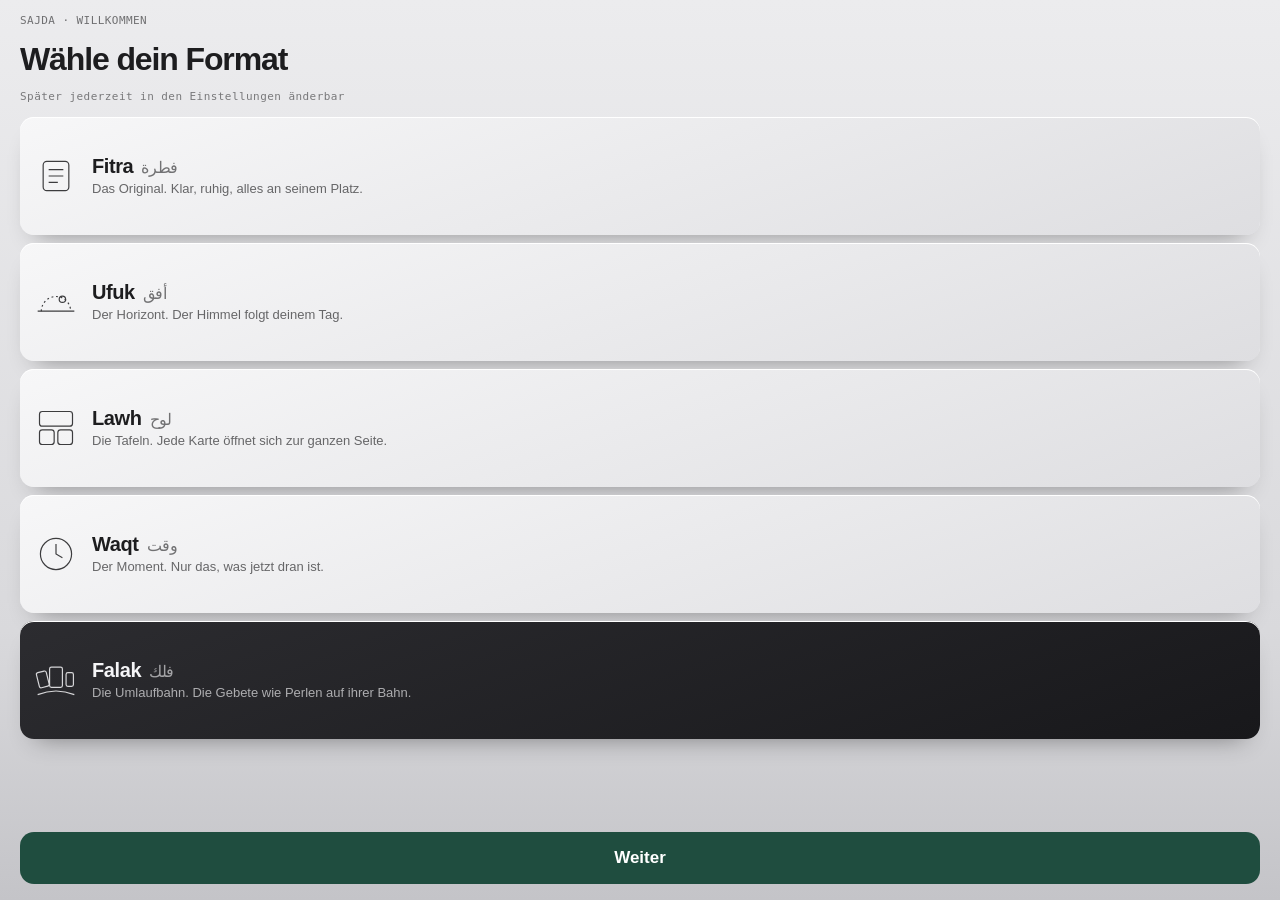
==== web/entwurf/index.html @ 6307b92f "Kaza-Zähler, Format-Entwürfe (Ufuk, Lawh, Waqt, Falak) mit Format-Auswahl und Erinnerungstönen - Kaz" ====
<!doctype html><html lang="de"><head><meta charset="utf-8"><meta name="viewport" content="width=device-width,initial-scale=1,viewport-fit=cover"><title>Format wählen · Sajda</title><link rel="stylesheet" href="basis.css">
<style>
body{background:linear-gradient(180deg,#ececee,#d9d9dc 70%,#c4c4c8);color:#1d1d1f}
.screen{gap:10px}
.mono{font-family:ui-monospace,'SF Mono',Menlo,monospace;font-size:11px;letter-spacing:.04em;opacity:.6}
h1{margin:4px 0 2px;font-size:32px;letter-spacing:-.035em}
.liste{flex:1;display:flex;flex-direction:column;gap:8px;min-height:0}
.format{flex:1 1 0;max-height:118px;transition:flex .7s var(--spring),max-height .7s var(--spring),background .4s,color .4s;border-radius:14px;text-align:left;background:linear-gradient(160deg,#f7f7f8,#dedee1);box-shadow:0 14px 24px -16px rgb(0 0 0/45%),inset 0 1px 0 #fff;overflow:hidden;padding:0;
 opacity:0;transform:translateY(18px);animation:rein .7s var(--spring) forwards;transition:background .4s,color .4s}
.format:nth-child(2){animation-delay:.05s}.format:nth-child(3){animation-delay:.1s}.format:nth-child(4){animation-delay:.15s}.format:nth-child(5){animation-delay:.2s}
@keyframes rein{to{opacity:1;transform:none}}
.format[aria-pressed=true]{background:linear-gradient(160deg,#2c2c30,#18181b);color:#f5f5f7}
.schiene{display:flex;width:200%;height:100%;transition:transform .75s var(--spring)}
.format.zeigt .schiene{transform:translateX(-50%)}
.seite{width:50%;height:100%;display:flex;align-items:center;gap:14px;padding:12px 14px}
.seite>svg{width:44px;height:44px;flex:none;fill:none;stroke:currentColor;stroke-width:1.3;opacity:.85}
.seite span{flex:1;min-width:0}
.seite b{font-size:20px;letter-spacing:-.02em;display:flex;align-items:baseline;gap:8px}
.seite b i{font-style:normal;font-size:16px;font-weight:400;opacity:.6}
.seite em{display:block;font-style:normal;font-size:13px;opacity:.65;margin-top:2px;line-height:1.35}
.weiter{padding:16px;border-radius:14px;background:#1f4d3f;color:#fff;font-weight:650;font-size:17px}
/* Mini-Handy mit kleinem Film */
.handy{position:relative;width:50px;height:min(92px,calc(100% - 4px));flex:none;border-radius:11px;overflow:hidden;box-shadow:0 0 0 2.5px #0d0d0f,0 8px 16px -6px rgb(0 0 0/50%);background:#f6f3ea}
.handy *{position:absolute;box-sizing:border-box}
.laeuft .handy *{animation-play-state:running!important}
.handy *{animation-play-state:paused!important;animation-fill-mode:both!important}
.film{margin-left:2px}
.film small{display:block;font-family:ui-monospace,'SF Mono',Menlo,monospace;font-size:10px;opacity:.6;letter-spacing:.04em}
.balken{position:absolute;left:0;bottom:0;height:2px;background:currentColor;opacity:.5;width:0}
.laeuft .balken{animation:fortschritt 3.6s linear forwards}
@keyframes fortschritt{to{width:100%}}
/* Fitra */
.fi .z{width:12px;height:10px;border-radius:2px;background:#fff;border:.5px solid #cbd3c7;animation:auf .4s var(--spring)}
.fi .z.an{background:#204f40}
.fi .r{left:5px;right:5px;height:9px;border-radius:3px;background:#fffcf5;border:.5px solid #cbd3c7;animation:auf .5s var(--spring)}
@keyframes auf{from{opacity:0;transform:translateY(5px)}}
.fi .lese{inset:0;background:#f6f3ea;animation:lesen 3.6s cubic-bezier(.2,.8,.2,1)}
@keyframes lesen{0%,58%{transform:translateX(100%)}66%,100%{transform:none}}
.fi .lese i{left:5px;height:6px;border-radius:2px;background:#183c33}
.fi .lese i:nth-child(1){top:22px;width:38px}.fi .lese i:nth-child(2){top:32px;width:30px}.fi .lese i:nth-child(3){top:42px;width:34px;opacity:.35}
/* Ufuk */
.uf{background:linear-gradient(180deg,#1d2b4f,#5b6fa6 25%,#8cc3ea 45%,#e6f0f2 60%,#f4b98a 78%,#232c52);background-size:100% 500%}
.laeuft .uf{animation:himmel 3.6s ease-in-out both}
@keyframes himmel{from{background-position:0 0}to{background-position:0 100%}}
.uf .s{width:8px;height:8px;border-radius:50%;background:#ffc94d;box-shadow:0 0 6px #ffd27a;animation:bogen 3.6s ease-in-out}
@keyframes bogen{0%{left:4px;top:34px}25%{left:12px;top:16px}50%{left:21px;top:10px}75%{left:30px;top:16px}100%{left:38px;top:34px}}
.uf .zahl{left:10px;right:10px;top:50px;height:7px;border-radius:3px;background:rgb(255 255 255/70%)}
.uf .k{left:6px;right:6px;bottom:8px;height:11px;border-radius:5px;background:rgb(255 255 255/35%)}
/* Lawh */
.la{background:#f6f3ea}
.la .t{border-radius:4px;background:#fffdf8;box-shadow:0 1px 3px rgb(0 0 0/15%)}
.la .t.g{background:#2b3a5c;animation:wachsen 3.6s var(--spring)}
@keyframes wachsen{0%,25%{left:5px;top:8px;width:40px;height:22px;border-radius:4px}45%,75%{left:0;top:0;width:50px;height:92px;border-radius:0}100%{left:5px;top:8px;width:40px;height:22px;border-radius:4px}}
/* Waqt */
.wa{background:#f3f3f1}
.wa .fl{left:0;right:0;bottom:0;background:#e0e0dd;border-top:.5px solid rgb(0 0 0/15%);animation:flut 3.6s ease-in-out}
@keyframes flut{from{height:22%}to{height:62%}}
.wa .zz{left:9px;right:9px;top:34px;height:14px;border-radius:2px;border:1.2px solid #161617;border-left:0;border-right:0;animation:tick 1.2s steps(1) infinite}
@keyframes tick{50%{opacity:.6}}
.wa .wo{left:12px;right:12px;top:53px;height:3px;border-radius:2px;background:#161617;opacity:.35}
.wa .rg{left:13px;top:60px;width:24px;height:24px;border-radius:50%;border:1.5px solid #1f4d3f;opacity:0;animation:halten 3.6s}
@keyframes halten{0%,52%{opacity:0;transform:scale(.4)}60%,78%{opacity:1;transform:none}82%,100%{opacity:0}}
.wa .bl{inset:0;background:#1f4d3f;opacity:0;animation:blende 3.6s}
@keyframes blende{0%,78%{opacity:0}84%,92%{opacity:1}100%{opacity:0}}
/* Falak */
.fa{background:linear-gradient(180deg,#ececee 0 60%,#a9a9ad 60.5%,#6d6d72)}
.fa .bahn{left:-22px;top:20px;width:94px;height:94px;border-radius:50%;border:.8px solid rgb(0 0 0/22%);clip-path:inset(0 0 72% 0)}
.fa .pe{width:9px;height:9px;margin:-4.5px 0 0 -4.5px;border-radius:50%;background:#b9b9bd;box-shadow:0 2px 3px rgb(0 0 0/30%);animation:3.6s cubic-bezier(.3,1.3,.4,1) both}
.fa .pe.g{background:#1f4d3f}
.fa .r{background:transparent;box-shadow:inset 0 0 0 1px #6d6d72}
@keyframes p1{0%,35%{left:7px;top:31px}65%,100%{left:2px;top:38px;opacity:0}}
@keyframes p2{0%,35%{left:15px;top:24px}65%,100%{left:7px;top:31px}}
@keyframes p3{0%,35%{left:25px;top:21px;transform:scale(1.9);background:#1f4d3f}65%,100%{left:15px;top:24px;transform:none;background:#b9b9bd}}
@keyframes p4{0%,35%{left:35px;top:24px;background:transparent}65%,100%{left:25px;top:21px;transform:scale(1.9);background:#1f4d3f;box-shadow:0 2px 4px rgb(0 0 0/35%)}}
@keyframes p5{0%,35%{left:43px;top:31px}65%,100%{left:35px;top:24px}}
.fa .p{left:20px;top:42px;width:10px;height:10px;border-radius:50%;background:#1f4d3f;box-shadow:0 0 0 2px rgb(255 255 255/75%);animation:knopf 3.6s}
@keyframes knopf{0%,40%{transform:none}50%{transform:scale(.6)}62%{transform:scale(1.2)}72%,100%{transform:none}}
.fa .t1{left:9px;right:9px;top:58px;height:4px;border-radius:2px;background:#1d1d1f;opacity:.75}
.fa .t2{left:15px;right:15px;top:65px;height:2px;border-radius:2px;background:#1d1d1f;opacity:.3}
.fa .sg{left:6px;right:6px;top:70px;height:6px;border-radius:2px;background:rgb(0 0 0/10%)}
.fa .sg::after{content:'';position:absolute;right:1px;top:1px;bottom:1px;width:48%;border-radius:2px;background:#fff}
.fa .k{bottom:4px;height:9px;border-radius:2px;background:rgb(255 255 255/25%)}
</style></head><body>
<div class="screen">
 <span class="mono">SAJDA · WILLKOMMEN</span>
 <h1>Wähle dein Format</h1>
 <span class="mono" style="opacity:.55;margin-bottom:4px">Später jederzeit in den Einstellungen änderbar</span>
 <div class="liste" id="liste"></div>
 <button class="weiter press" id="weiter">Weiter</button>
</div>
<script src="basis.js"></script>
<script>
document.querySelector('.wahl')?.remove();document.querySelector('.regler')?.remove();
const ARAB={Fitra:'فطرة',Ufuk:'أفق',Lawh:'لوح',Waqt:'وقت',Falak:'فلك'};
const BILD={Fitra:'<rect x="10" y="8" width="28" height="32" rx="4"/><path d="M16 17h16M16 24h16M16 31h10"/>',Ufuk:'<path d="M4 34h40"/><path d="M8 34a16 16 0 0 1 32 0" stroke-dasharray="2 3"/><circle cx="31" cy="21" r="3.5"/>',
 Lawh:'<rect x="6" y="6" width="36" height="16" rx="3"/><rect x="6" y="26" width="16" height="16" rx="3"/><rect x="26" y="26" width="16" height="16" rx="3"/>',Waqt:'<circle cx="24" cy="24" r="17"/><path d="M24 13v11l7 4"/>',
 Falak:'<rect x="17" y="10" width="14" height="22" rx="2"/><rect x="4" y="15" width="11" height="17" rx="2" transform="rotate(-14 9 23)"/><rect x="35" y="16" width="8" height="15" rx="2"/><path d="M4 40q20-8 40 0"/>'};
// kleine Filme: was man in dem Format ungefähr sieht
const z=(l,t,an,d)=>'<i class="z'+(an?' an':'')+'" style="left:'+l+'px;top:'+t+'px;animation-delay:'+d+'s"></i>';
const FILM={
 Fitra:['fi',z(5,7,0,.1)+z(19,7,0,.2)+z(33,7,0,.3)+z(5,20,0,.4)+z(19,20,0,.5)+z(33,20,1,.6)+[36,48,60,72].map((t,i)=>'<i class="r" style="top:'+t+'px;animation-delay:'+(1+i*.35)+'s"></i>').join(''),['Gebetszeiten auf einen Blick','Darunter alle Gebete zur Auswahl','Dann Schritt für Schritt geführt']],
 Ufuk:['uf','<i class="s"></i><i class="zahl"></i><i class="k"></i>',['Die Sonne wandert über den Bogen','Der Himmel färbt sich mit dem Tag','Groß: wie lange noch']],
 Lawh:['la','<i class="t" style="left:5px;top:34px;width:40px;height:16px"></i><i class="t" style="left:5px;top:54px;width:18px;height:16px"></i><i class="t" style="left:27px;top:54px;width:18px;height:16px"></i><i class="t" style="left:5px;top:74px;width:40px;height:12px"></i><i class="t g"></i>',['Alles als Karten','Eine Karte wächst zur ganzen Seite','Wischen, und sie schrumpft zurück']],
 Waqt:['wa','<i class="fl"></i><i class="zz"></i><i class="wo"></i><i class="rg"></i><i class="bl"></i>',['Nur die Zeit, ganz groß','Die Fläche steigt mit der Gebetszeit','Halten, und das Gebet beginnt']],
 Falak:['fa','<i class="bahn"></i><i class="pe" style="animation-name:p1"></i><i class="pe" style="animation-name:p2"></i><i class="pe g" style="animation-name:p3"></i><i class="pe r" style="animation-name:p4"></i><i class="pe r" style="animation-name:p5"></i><i class="p"></i><i class="t1"></i><i class="t2"></i><i class="sg"></i><i class="k" style="left:4px;width:20px"></i><i class="k" style="left:26px;width:9px"></i><i class="k" style="left:37px;width:9px"></i>',['Die Gebete wie Perlen auf ihrer Bahn','Wischen dreht den Tag weiter','Spätere Gebete sind noch verschlossen']]};
let wahl='d';try{wahl=localStorage.getItem('sajda-format')||'d'}catch{}
const uhren=new Map();
function zeichnen(){$('liste').replaceChildren(...FORMATE.map(([datei,name,text])=>{const b=document.createElement('button');b.className='format press';b.setAttribute('aria-pressed',datei===wahl);
 const [cls,inhalt,zeilen]=FILM[name];
 b.innerHTML='<div class="schiene"><div class="seite"><svg viewBox="0 0 48 48" aria-hidden="true">'+BILD[name]+'</svg><span><b>'+name+'<i>'+ARAB[name]+'</i></b><em>'+text+'</em></span></div>'+
  '<div class="seite" style="position:relative"><div class="handy '+cls+'">'+inhalt+'</div><span class="film"><b>'+name+'<i>'+ARAB[name]+'</i></b><small>VORSCHAU</small><em>'+zeilen[0]+'</em></span><i class="balken"></i></div></div>';
 b.onclick=()=>{wahl=datei;try{localStorage.setItem('sajda-format',datei)}catch{}haptik();
  document.querySelectorAll('.format').forEach((x,i)=>x.setAttribute('aria-pressed',FORMATE[i][0]===wahl));vorspielen(b)};return b}))}
// Film: Kachel gleitet zur Vorschau, spielt einmal ab, gleitet zurück
function vorspielen(b){for(const [x,u] of uhren){clearTimeout(u);x.classList.remove('zeigt','laeuft')}uhren.clear();
 const film=b.querySelector('.handy'),neu=film.cloneNode(true);film.replaceWith(neu);const bal=b.querySelector('.balken'),nb=bal.cloneNode();bal.replaceWith(nb);
 b.classList.add('zeigt');uhren.set(b,setTimeout(()=>{b.classList.add('laeuft');uhren.set(b,setTimeout(()=>{b.classList.remove('zeigt');setTimeout(()=>b.classList.remove('laeuft'),700);uhren.delete(b)},3800))},450))}
zeichnen();$('weiter').onclick=()=>{haptik();location.href=wahl+'.html'};
</script></body></html>
---- web/entwurf/basis.css ----
/* Gemeinsame Grundlage der drei Startseiten-Entwürfe (nur Prototyp, nicht verlinkt) */
:root{--ink:#183c33;--muted:#5f6f62;--paper:#f6f3ea;--card:#fffdf8;--soft:#e9efe3;--accent:#204f40;--line:rgb(32 61 52/8%);
 --spring:linear(0,.06 2%,.24 5%,.52 9%,.79 14%,.95 19%,1.03 24%,1.05 29%,1.03 37%,1.005 48%,.998 60%,1);
 --ease:cubic-bezier(.2,.8,.2,1)}
[hidden]{display:none!important}
*{box-sizing:border-box;-webkit-tap-highlight-color:transparent}
html,body{margin:0;height:100%;overflow:hidden;overscroll-behavior:none}
body{font-family:-apple-system,BlinkMacSystemFont,'SF Pro Text','Segoe UI',sans-serif;background:var(--paper);color:var(--ink);-webkit-font-smoothing:antialiased;user-select:none;-webkit-user-select:none}
button{font:inherit;color:inherit;border:0;background:none;padding:0;cursor:pointer;touch-action:manipulation}
.screen{position:fixed;inset:0;padding:max(14px,env(safe-area-inset-top)) 20px max(16px,env(safe-area-inset-bottom));display:flex;flex-direction:column}
.press{transition:transform .25s var(--spring)}
.press:active{transform:scale(.96)}
svg.i{width:22px;height:22px;fill:none;stroke:currentColor;stroke-width:1.75;stroke-linecap:round;stroke-linejoin:round;flex:none}
.num{font-variant-numeric:tabular-nums}
/* rollende Ziffern */
.roll{display:inline-flex;overflow:hidden;line-height:1;vertical-align:bottom}
.roll span{display:inline-block}
.roll span.neu{animation:rollIn .45s var(--spring)}
@keyframes rollIn{from{transform:translateY(60%);opacity:0}}
/* Entwurf-Umschalter + Zeit-Regler */
.wahl{position:fixed;z-index:50;top:max(10px,env(safe-area-inset-top));right:12px;display:flex;gap:2px;padding:3px;border-radius:99px;background:rgb(24 60 51/55%);backdrop-filter:blur(12px);-webkit-backdrop-filter:blur(12px);color:#fff;font-size:12px;font-weight:600}
.wahl a,.wahl button{color:inherit;text-decoration:none;padding:5px 7px;border-radius:99px;font-size:11px}
.wahl a.an{background:#fff;color:var(--ink)}
.regler{position:fixed;z-index:50;left:12px;right:12px;top:calc(max(10px,env(safe-area-inset-top)) + 38px);display:flex;align-items:center;gap:10px;padding:10px 14px;border-radius:16px;background:rgb(24 60 51/80%);backdrop-filter:blur(12px);-webkit-backdrop-filter:blur(12px);color:#fff;font-size:13px;transform:translateY(-8px);opacity:0;pointer-events:none;transition:.3s var(--ease)}
.regler.offen{transform:none;opacity:1;pointer-events:auto}
.regler input{flex:1;accent-color:#fff}
.regler button{font-weight:700}
/* Blatt von unten */
.schleier{position:fixed;inset:0;z-index:30;background:rgb(18 40 34/30%);opacity:0;pointer-events:none;transition:opacity .35s var(--ease)}
.schleier.offen{opacity:1;pointer-events:auto}
.blatt{position:fixed;z-index:31;left:0;right:0;bottom:0;max-height:88dvh;background:var(--card);color:var(--ink);border-radius:28px 28px 0 0;padding:10px 20px max(20px,env(safe-area-inset-bottom));transform:translateY(105%);transition:transform .55s var(--spring);box-shadow:0 -10px 40px rgb(24 60 51/18%);display:flex;flex-direction:column;gap:12px;touch-action:none}
.blatt.offen{transform:translateY(var(--zug,0px))}
.blatt.zieht{transition:none}
.griff{width:40px;height:5px;border-radius:9px;background:rgb(32 61 52/18%);margin:0 auto 4px;flex:none}
.blatt h2{margin:0;font-size:22px;letter-spacing:-.02em}
/* Kaza-Zeilen (gemeinsam) */
.kz{display:grid;gap:7px}
.kz-zeile{display:flex;align-items:center;gap:10px;padding:8px 8px 8px 14px;border-radius:16px;background:var(--paper)}
.kz-zeile b{flex:1;font-weight:600;font-size:16px}
.kz-zeile .num{font-size:19px;font-weight:700}
.kz-zeile button{width:40px;height:40px;border-radius:12px;display:grid;place-items:center;background:var(--accent);color:#fff}
.kz-zeile.pop .num{animation:pop .5s var(--spring)}
@keyframes pop{40%{transform:translateY(-4px) scale(1.12)}}
.toast{position:fixed;z-index:60;left:50%;bottom:max(20px,env(safe-area-inset-bottom));width:max-content;max-width:calc(100% - 32px);display:flex;align-items:center;gap:12px;padding:10px 10px 10px 16px;border-radius:18px;background:#183c33;color:#fff;font-size:14px;transform:translate(-50%,20px);opacity:0;pointer-events:none;transition:.4s var(--spring)}
.toast.an{transform:translate(-50%,0);opacity:1;pointer-events:auto}
.toast button{padding:7px 11px;border-radius:11px;background:rgb(255 255 255/15%);font-weight:700;font-size:13px}
.haptik{position:absolute;opacity:0;pointer-events:none;width:1px;height:1px}
@media(prefers-reduced-motion:reduce){*,*::before,*::after{animation-duration:.01ms!important;transition-duration:.15s!important}}
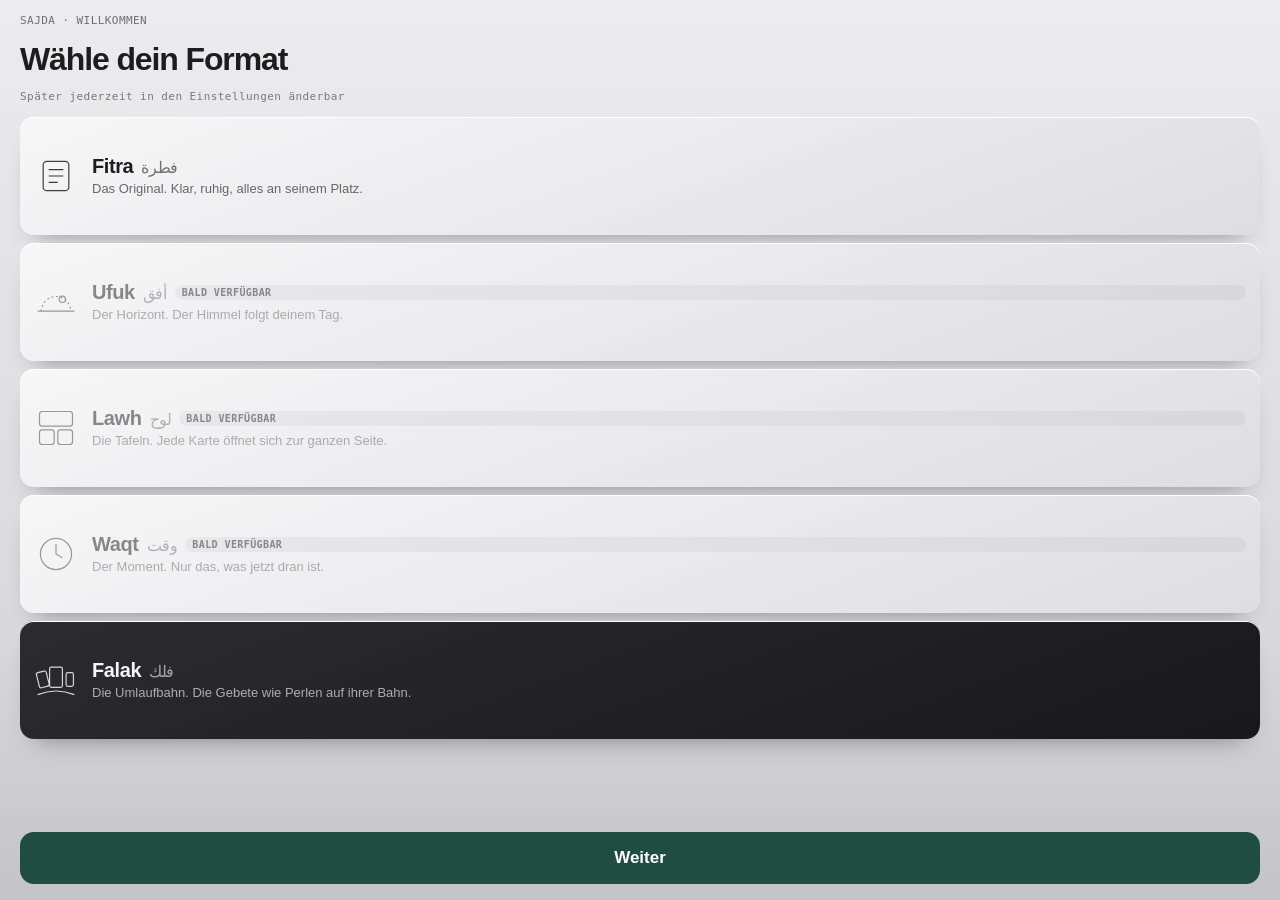
==== commit b4d42358: "Formate online: Fitra und Falak frei, Ufuk/Lawh/Waqt bald verfügbar; Format-Zeile in den Einstellung" ====
--- a/web/entwurf/index.html
+++ b/web/entwurf/index.html
@@ -9,6 +9,8 @@
  opacity:0;transform:translateY(18px);animation:rein .7s var(--spring) forwards;transition:background .4s,color .4s}
 .format:nth-child(2){animation-delay:.05s}.format:nth-child(3){animation-delay:.1s}.format:nth-child(4){animation-delay:.15s}.format:nth-child(5){animation-delay:.2s}
 @keyframes rein{to{opacity:1;transform:none}}
+.format.bald .seite:first-child{opacity:.5}
+.marke-bald{font-family:ui-monospace,'SF Mono',Menlo,monospace;font-size:10px;font-weight:600;letter-spacing:.04em;background:rgb(0 0 0/8%);border-radius:999px;padding:2px 7px;margin-left:auto;align-self:center;white-space:nowrap}
 .format[aria-pressed=true]{background:linear-gradient(160deg,#2c2c30,#18181b);color:#f5f5f7}
 .schiene{display:flex;width:200%;height:100%;transition:transform .75s var(--spring)}
 .format.zeigt .schiene{transform:translateX(-50%)}
@@ -103,13 +105,15 @@
  Lawh:['la','<i class="t" style="left:5px;top:34px;width:40px;height:16px"></i><i class="t" style="left:5px;top:54px;width:18px;height:16px"></i><i class="t" style="left:27px;top:54px;width:18px;height:16px"></i><i class="t" style="left:5px;top:74px;width:40px;height:12px"></i><i class="t g"></i>',['Alles als Karten','Eine Karte wächst zur ganzen Seite','Wischen, und sie schrumpft zurück']],
  Waqt:['wa','<i class="fl"></i><i class="zz"></i><i class="wo"></i><i class="rg"></i><i class="bl"></i>',['Nur die Zeit, ganz groß','Die Fläche steigt mit der Gebetszeit','Halten, und das Gebet beginnt']],
  Falak:['fa','<i class="bahn"></i><i class="pe" style="animation-name:p1"></i><i class="pe" style="animation-name:p2"></i><i class="pe g" style="animation-name:p3"></i><i class="pe r" style="animation-name:p4"></i><i class="pe r" style="animation-name:p5"></i><i class="p"></i><i class="t1"></i><i class="t2"></i><i class="sg"></i><i class="k" style="left:4px;width:20px"></i><i class="k" style="left:26px;width:9px"></i><i class="k" style="left:37px;width:9px"></i>',['Die Gebete wie Perlen auf ihrer Bahn','Wischen dreht den Tag weiter','Spätere Gebete sind noch verschlossen']]};
-let wahl='d';try{wahl=localStorage.getItem('sajda-format')||'d'}catch{}
+// nur Fitra und Falak sind frei, die anderen kommen bald
+const BALD=new Set(['a','b','c']);
+let wahl='d';try{wahl=localStorage.getItem('sajda-format')||'d'}catch{}if(BALD.has(wahl))wahl='d';
 const uhren=new Map();
-function zeichnen(){$('liste').replaceChildren(...FORMATE.map(([datei,name,text])=>{const b=document.createElement('button');b.className='format press';b.setAttribute('aria-pressed',datei===wahl);
+function zeichnen(){$('liste').replaceChildren(...FORMATE.map(([datei,name,text])=>{const b=document.createElement('button');b.className='format press'+(BALD.has(datei)?' bald':'');b.setAttribute('aria-pressed',datei===wahl);
  const [cls,inhalt,zeilen]=FILM[name];
- b.innerHTML='<div class="schiene"><div class="seite"><svg viewBox="0 0 48 48" aria-hidden="true">'+BILD[name]+'</svg><span><b>'+name+'<i>'+ARAB[name]+'</i></b><em>'+text+'</em></span></div>'+
+ b.innerHTML='<div class="schiene"><div class="seite"><svg viewBox="0 0 48 48" aria-hidden="true">'+BILD[name]+'</svg><span><b>'+name+'<i>'+ARAB[name]+'</i>'+(BALD.has(datei)?'<span class="marke-bald">BALD VERFÜGBAR</span>':'')+'</b><em>'+text+'</em></span></div>'+
   '<div class="seite" style="position:relative"><div class="handy '+cls+'">'+inhalt+'</div><span class="film"><b>'+name+'<i>'+ARAB[name]+'</i></b><small>VORSCHAU</small><em>'+zeilen[0]+'</em></span><i class="balken"></i></div></div>';
- b.onclick=()=>{wahl=datei;try{localStorage.setItem('sajda-format',datei)}catch{}haptik();
+ b.onclick=()=>{if(BALD.has(datei)){haptik();vorspielen(b);return}wahl=datei;try{localStorage.setItem('sajda-format',datei)}catch{}haptik();
   document.querySelectorAll('.format').forEach((x,i)=>x.setAttribute('aria-pressed',FORMATE[i][0]===wahl));vorspielen(b)};return b}))}
 // Film: Kachel gleitet zur Vorschau, spielt einmal ab, gleitet zurück
 function vorspielen(b){for(const [x,u] of uhren){clearTimeout(u);x.classList.remove('zeigt','laeuft')}uhren.clear();
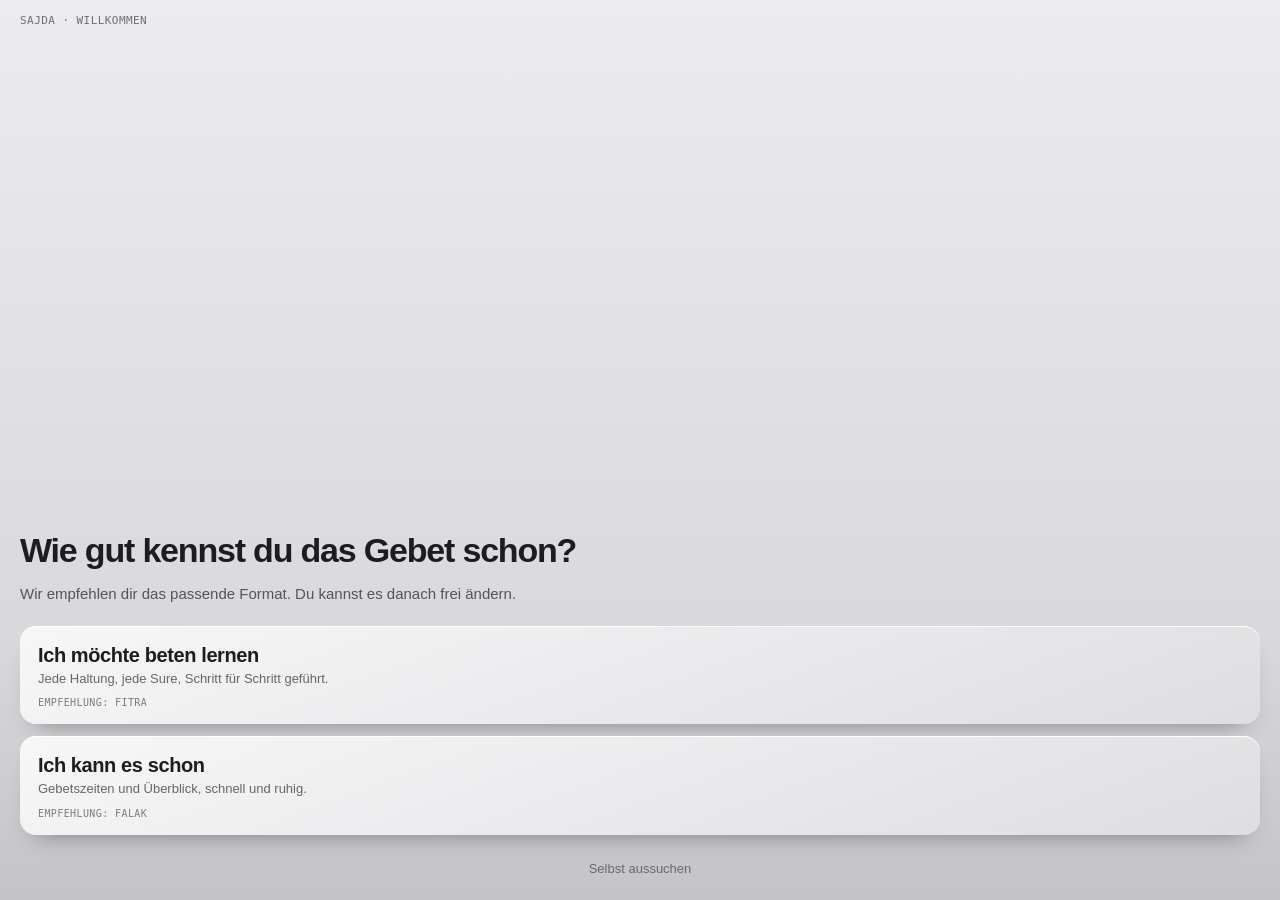
==== commit 71352b94: "Format-Auswahl: Intro mit Frage nach dem Stand und Empfehlung (Fitra zum Lernen, Falak für Geübte) C" ====
--- a/web/entwurf/index.html
+++ b/web/entwurf/index.html
@@ -82,11 +82,34 @@
 .fa .sg{left:6px;right:6px;top:70px;height:6px;border-radius:2px;background:rgb(0 0 0/10%)}
 .fa .sg::after{content:'';position:absolute;right:1px;top:1px;bottom:1px;width:48%;border-radius:2px;background:#fff}
 .fa .k{bottom:4px;height:9px;border-radius:2px;background:rgb(255 255 255/25%)}
+/* Intro: Frage nach dem Stand, dann Empfehlung */
+#intro{z-index:5;gap:12px;background:inherit;transition:opacity .5s var(--ease),transform .6s var(--spring)}
+#intro.weg{opacity:0;transform:translateY(-24px);pointer-events:none}
+#intro h1{font-size:34px;line-height:1.08;margin-top:auto}
+#intro p{margin:0 0 10px;font-size:15px;line-height:1.4;opacity:.7}
+.antwort{display:block;text-align:left;padding:18px 18px 16px;border-radius:16px;background:linear-gradient(160deg,#f7f7f8,#dedee1);box-shadow:0 14px 24px -16px rgb(0 0 0/45%),inset 0 1px 0 #fff;opacity:0;transform:translateY(18px);animation:rein .7s var(--spring) forwards}
+.antwort+.antwort{animation-delay:.08s}
+.antwort b{display:block;font-size:20px;letter-spacing:-.02em}
+.antwort em{display:block;font-style:normal;font-size:13px;opacity:.65;margin-top:3px;line-height:1.35}
+.antwort small{display:block;font-family:ui-monospace,'SF Mono',Menlo,monospace;font-size:10px;letter-spacing:.04em;opacity:.55;margin-top:10px}
+#intro .leise{margin:6px auto 0;font-size:13px;opacity:.55;padding:8px}
+.empfohlen{font-family:ui-monospace,'SF Mono',Menlo,monospace;font-size:10px;font-weight:600;letter-spacing:.04em;background:#1f4d3f;color:#fff;border-radius:999px;padding:2px 7px;margin-left:auto;align-self:center;white-space:nowrap}
+#grund,.seite b .marke-bald,.seite b .empfohlen{flex:none}
+#grund{font-size:14px;line-height:1.4;margin:0 0 4px;opacity:.8}
 </style></head><body>
+<div class="screen" id="intro">
+ <span class="mono">SAJDA · WILLKOMMEN</span>
+ <h1>Wie gut kennst du das Gebet schon?</h1>
+ <p>Wir empfehlen dir das passende Format. Du kannst es danach frei ändern.</p>
+ <button class="antwort press" data-format="../index"><b>Ich möchte beten lernen</b><em>Jede Haltung, jede Sure, Schritt für Schritt geführt.</em><small>EMPFEHLUNG: FITRA</small></button>
+ <button class="antwort press" data-format="d"><b>Ich kann es schon</b><em>Gebetszeiten und Überblick, schnell und ruhig.</em><small>EMPFEHLUNG: FALAK</small></button>
+ <button class="leise" data-format="">Selbst aussuchen</button>
+</div>
 <div class="screen">
  <span class="mono">SAJDA · WILLKOMMEN</span>
  <h1>Wähle dein Format</h1>
  <span class="mono" style="opacity:.55;margin-bottom:4px">Später jederzeit in den Einstellungen änderbar</span>
+ <p id="grund" hidden></p>
  <div class="liste" id="liste"></div>
  <button class="weiter press" id="weiter">Weiter</button>
 </div>
@@ -107,11 +130,14 @@
  Falak:['fa','<i class="bahn"></i><i class="pe" style="animation-name:p1"></i><i class="pe" style="animation-name:p2"></i><i class="pe g" style="animation-name:p3"></i><i class="pe r" style="animation-name:p4"></i><i class="pe r" style="animation-name:p5"></i><i class="p"></i><i class="t1"></i><i class="t2"></i><i class="sg"></i><i class="k" style="left:4px;width:20px"></i><i class="k" style="left:26px;width:9px"></i><i class="k" style="left:37px;width:9px"></i>',['Die Gebete wie Perlen auf ihrer Bahn','Wischen dreht den Tag weiter','Spätere Gebete sind noch verschlossen']]};
 // nur Fitra und Falak sind frei, die anderen kommen bald
 const BALD=new Set(['a','b','c']);
-let wahl='d';try{wahl=localStorage.getItem('sajda-format')||'d'}catch{}if(BALD.has(wahl))wahl='d';
+let wahl='d',gespeichert=null;try{gespeichert=localStorage.getItem('sajda-format')}catch{}if(gespeichert&&!BALD.has(gespeichert))wahl=gespeichert;
+let empfohlen=null;
+const GRUND={'../index':'Du möchtest beten lernen: Fitra führt dich Schritt für Schritt durch jedes Gebet. Aufbau und Konzept machen den Einstieg sehr einfach.',
+ d:'Du kannst es schon: Falak zeigt dir den Tag auf einen Blick, die Gebete wie Perlen auf ihrer Bahn.'};
 const uhren=new Map();
 function zeichnen(){$('liste').replaceChildren(...FORMATE.map(([datei,name,text])=>{const b=document.createElement('button');b.className='format press'+(BALD.has(datei)?' bald':'');b.setAttribute('aria-pressed',datei===wahl);
  const [cls,inhalt,zeilen]=FILM[name];
- b.innerHTML='<div class="schiene"><div class="seite"><svg viewBox="0 0 48 48" aria-hidden="true">'+BILD[name]+'</svg><span><b>'+name+'<i>'+ARAB[name]+'</i>'+(BALD.has(datei)?'<span class="marke-bald">BALD VERFÜGBAR</span>':'')+'</b><em>'+text+'</em></span></div>'+
+ b.innerHTML='<div class="schiene"><div class="seite"><svg viewBox="0 0 48 48" aria-hidden="true">'+BILD[name]+'</svg><span><b>'+name+'<i>'+ARAB[name]+'</i>'+(BALD.has(datei)?'<span class="marke-bald">BALD VERFÜGBAR</span>':datei===empfohlen?'<span class="empfohlen">EMPFOHLEN</span>':'')+'</b><em>'+text+'</em></span></div>'+
   '<div class="seite" style="position:relative"><div class="handy '+cls+'">'+inhalt+'</div><span class="film"><b>'+name+'<i>'+ARAB[name]+'</i></b><small>VORSCHAU</small><em>'+zeilen[0]+'</em></span><i class="balken"></i></div></div>';
  b.onclick=()=>{if(BALD.has(datei)){haptik();vorspielen(b);return}wahl=datei;try{localStorage.setItem('sajda-format',datei)}catch{}haptik();
   document.querySelectorAll('.format').forEach((x,i)=>x.setAttribute('aria-pressed',FORMATE[i][0]===wahl));vorspielen(b)};return b}))}
@@ -119,5 +145,10 @@
 function vorspielen(b){for(const [x,u] of uhren){clearTimeout(u);x.classList.remove('zeigt','laeuft')}uhren.clear();
  const film=b.querySelector('.handy'),neu=film.cloneNode(true);film.replaceWith(neu);const bal=b.querySelector('.balken'),nb=bal.cloneNode();bal.replaceWith(nb);
  b.classList.add('zeigt');uhren.set(b,setTimeout(()=>{b.classList.add('laeuft');uhren.set(b,setTimeout(()=>{b.classList.remove('zeigt');setTimeout(()=>b.classList.remove('laeuft'),700);uhren.delete(b)},3800))},450))}
+// Intro nur beim ersten Mal (aus den Einstellungen kommt man mit gespeichertem Format direkt zur Liste)
+const intro=$('intro');if(gespeichert)intro.remove();else intro.querySelectorAll('[data-format]').forEach(k=>k.onclick=()=>{haptik();
+ if(k.dataset.format){wahl=empfohlen=k.dataset.format;$('grund').textContent=GRUND[wahl];$('grund').hidden=false}
+ zeichnen();intro.classList.add('weg');setTimeout(()=>intro.remove(),700);
+ if(empfohlen){const i=FORMATE.findIndex(f=>f[0]===empfohlen);setTimeout(()=>vorspielen(document.querySelectorAll('.format')[i]),650)}});
 zeichnen();$('weiter').onclick=()=>{haptik();location.href=wahl+'.html'};
 </script></body></html>
